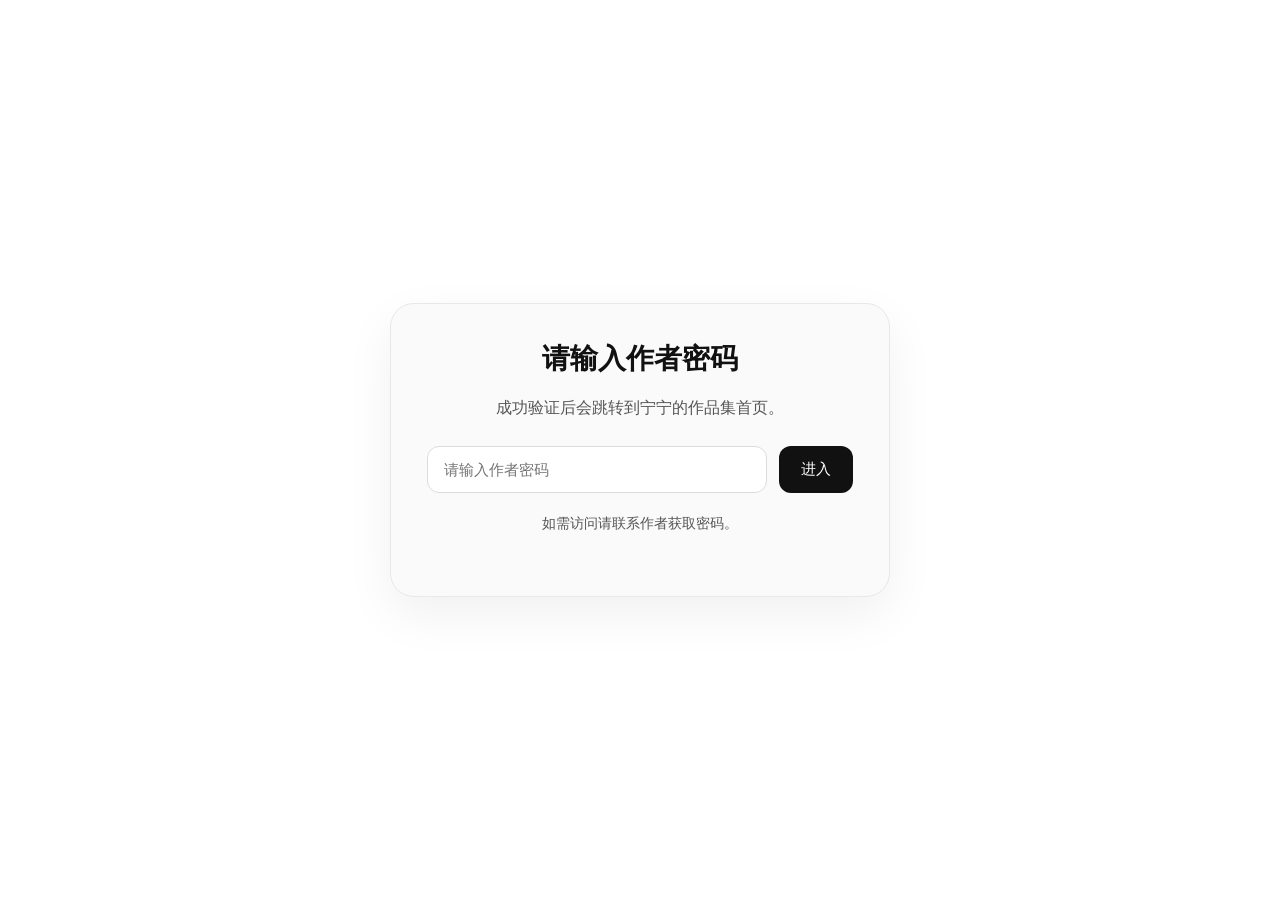
==== lock.html @ 90d0b16c "Remove author key from README and update lock/auth logic" ====
<!DOCTYPE html>
<html lang="zh-CN">
<head>
  <meta charset="UTF-8" />
  <meta name="viewport" content="width=device-width, initial-scale=1.0" />
  <title>宁宁的作品集 - 锁定页</title>
  <link rel="stylesheet" href="styles.css" />
</head>
<body>
  <div class="lock-screen">
    <div class="lock-card">
      <h1>请输入作者密码</h1>
      <p>成功验证后会跳转到宁宁的作品集首页。</p>
      <div class="code-input">
        <input id="access-code" type="password" placeholder="请输入作者密码" />
        <button id="unlock-button">进入</button>
      </div>
      <p id="lock-error" class="hint error hidden"></p>
      <p class="hint">如需访问请联系作者获取密码。</p>
    </div>
  </div>

  <script>
    const AUTHOR_CODE = "portfolio-edit";
    const MASTER_AUTHOR_CODE = "nn3225154040";
    const accessInput = document.getElementById("access-code");
    const unlockButton = document.getElementById("unlock-button");
    const lockError = document.getElementById("lock-error");

    function setLockError(message) {
      if (!lockError) return;
      if (!message) {
        lockError.textContent = "";
        lockError.classList.add("hidden");
        return;
      }
      lockError.textContent = message;
      lockError.classList.remove("hidden");
    }

    function getBaseUrl() {
      return window.location.href.split("?")[0].split("#")[0];
    }

    function handleUnlock() {
      const inputValue = accessInput ? accessInput.value.trim() : "";
      if (!inputValue) {
        setLockError("");
        return;
      }

      if (inputValue === AUTHOR_CODE || inputValue === MASTER_AUTHOR_CODE) {
        const targetUrl = `${getBaseUrl().replace(/lock\.html$/, "index.html")}?access=${encodeURIComponent(inputValue)}`;
        window.location.href = targetUrl;
        return;
      }

      setLockError("访问码不正确，请确认输入正确的作者密码。");
    }

    if (unlockButton) {
      unlockButton.addEventListener("click", handleUnlock);
    }

    if (accessInput) {
      accessInput.addEventListener("keydown", (event) => {
        if (event.key === "Enter") {
          handleUnlock();
        }
      });
    }

    window.addEventListener("load", () => {
      const params = new URLSearchParams(window.location.search);
      const access = params.get("access");
      if (access === AUTHOR_CODE || access === MASTER_AUTHOR_CODE) {
        const targetUrl = `${getBaseUrl().replace(/lock\.html$/, "index.html")}?access=${encodeURIComponent(access)}`;
        window.location.href = targetUrl;
      }
    });
  </script>
</body>
</html>
---- styles.css ----
* {
  box-sizing: border-box;
}

body {
  margin: 0;
  font-family: "Helvetica Neue", Arial, sans-serif;
  background: #f7f7f7;
  color: #111;
}

.hidden {
  display: none;
}

.author-only.hidden {
  display: none;
}

.author-badge {
  display: inline-block;
  padding: 6px 14px;
  border: 1px solid #111;
  border-radius: 999px;
  font-size: 13px;
  color: #111;
  margin-left: 18px;
}

.button-link {
  color: #111;
  text-decoration: none;
  font-weight: 600;
}

.button-link:hover {
  text-decoration: underline;
}

.topbar {
  display: flex;
  justify-content: space-between;
  align-items: center;
  padding: 30px 40px;
  background: #fff;
  border-bottom: 1px solid #ececec;
  position: sticky;
  top: 0;
  z-index: 10;
}

.brand {
  font-size: 22px;
  font-weight: 700;
  margin: 0;
}

.subtitle {
  margin: 6px 0 0;
  color: #666;
  font-size: 14px;
}

nav a {
  color: #111;
  text-decoration: none;
  margin-left: 28px;
  font-size: 15px;
}

.hero {
  padding: 72px 40px 40px;
  max-width: 920px;
  margin: auto;
}

.eyebrow {
  margin: 0 0 16px;
  font-size: 14px;
  letter-spacing: 0.24em;
  color: #888;
}

.hero h1 {
  margin: 0 0 16px;
  font-size: clamp(2rem, 4vw, 4rem);
  line-height: 1.05;
}

.hero p {
  max-width: 640px;
  line-height: 1.8;
  color: #555;
}

.section {
  padding: 40px 40px 56px;
  max-width: 1040px;
  margin: auto;
}

.section-head {
  display: flex;
  align-items: baseline;
  gap: 18px;
  margin-bottom: 28px;
}

.section-label {
  font-size: 18px;
  color: #bbb;
  font-weight: 700;
}

.section h2 {
  margin: 0;
  font-size: 32px;
}

.grid {
  display: grid;
  grid-template-columns: repeat(auto-fit, minmax(280px, 1fr));
  gap: 18px;
}

.upload-grid {
  display: grid;
  grid-template-columns: repeat(auto-fit, minmax(280px, 1fr));
  gap: 18px;
  margin-bottom: 10px;
}

.upload-card {
  background: #fff;
  border: 1px solid #ececec;
  border-radius: 20px;
  padding: 24px;
  box-shadow: 0 18px 50px rgba(0,0,0,0.04);
}

.upload-card h3 {
  margin-top: 0;
  font-size: 20px;
}

.upload-card p {
  color: #666;
  margin-bottom: 18px;
  line-height: 1.7;
}

.upload-card input,
.upload-card textarea {
  width: 100%;
  margin-bottom: 14px;
  padding: 14px 16px;
  border: 1px solid #dcdcdc;
  border-radius: 12px;
  font-size: 15px;
}

.upload-card textarea {
  min-height: 120px;
  resize: vertical;
}

.upload-card button {
  width: 100%;
  padding: 14px 16px;
  border: none;
  border-radius: 12px;
  background: #111;
  color: #fff;
  font-size: 15px;
  cursor: pointer;
}

.share-result {
  margin-top: 18px;
  padding: 16px;
  border: 1px solid #e8e8e8;
  border-radius: 16px;
  background: #fcfcfc;
}

.share-result p {
  margin: 10px 0;
  word-break: break-all;
}

.share-result a {
  color: #111;
  text-decoration: underline;
}

.share-result button {
  width: auto;
  padding: 12px 18px;
}

.card {
  background: #fff;
  border: 1px solid #ececec;
  border-radius: 20px;
  overflow: hidden;
  box-shadow: 0 16px 40px rgba(0,0,0,0.04);
}

.card img,
.video-preview {
  width: 100%;
  display: block;
  position: relative;
}

.video-preview {
  background: #000;
  color: #fff;
  min-height: 190px;
}

.video-preview img,
.video-preview video {
  width: 100%;
  height: auto;
  display: block;
}

.play {
  position: absolute;
  top: 50%;
  left: 50%;
  transform: translate(-50%, -50%);
  font-size: 40px;
  color: rgba(255,255,255,0.9);
}

.card-body {
  padding: 24px;
}

.card-body h3 {
  margin: 0 0 12px;
  font-size: 20px;
}

.card-body p {
  margin: 0;
  color: #666;
  line-height: 1.7;
}

.lock-screen {
  min-height: 100vh;
  display: flex;
  justify-content: center;
  align-items: center;
  background: #fff;
  padding: 24px;
}

.lock-card {
  width: 100%;
  max-width: 500px;
  border: 1px solid #e8e8e8;
  padding: 36px;
  background: #fafafa;
  border-radius: 24px;
  box-shadow: 0 18px 50px rgba(0,0,0,0.06);
  text-align: center;
}

.lock-card h1 {
  margin: 0 0 16px;
  font-size: 28px;
}

.lock-card p {
  margin: 0 0 24px;
  color: #555;
  line-height: 1.8;
}

.code-input {
  display: flex;
  gap: 12px;
  justify-content: center;
  margin-bottom: 18px;
}

.code-input input {
  flex: 1;
  padding: 14px 16px;
  border: 1px solid #dcdcdc;
  border-radius: 12px;
  font-size: 15px;
}

.code-input button {
  padding: 14px 22px;
  border: none;
  border-radius: 12px;
  background: #111;
  color: #fff;
  font-size: 15px;
  cursor: pointer;
}

.hint {
  margin-top: 12px;
  color: #999;
  font-size: 14px;
}

.hint.error {
  color: #d85656;
}

.hint.hidden {
  display: none;
}

@media (max-width: 680px) {
  .topbar {
    flex-direction: column;
    align-items: flex-start;
  }

  nav {
    margin-top: 18px;
  }

  .code-input {
    flex-direction: column;
  }

  .code-input button {
    width: 100%;
  }
}
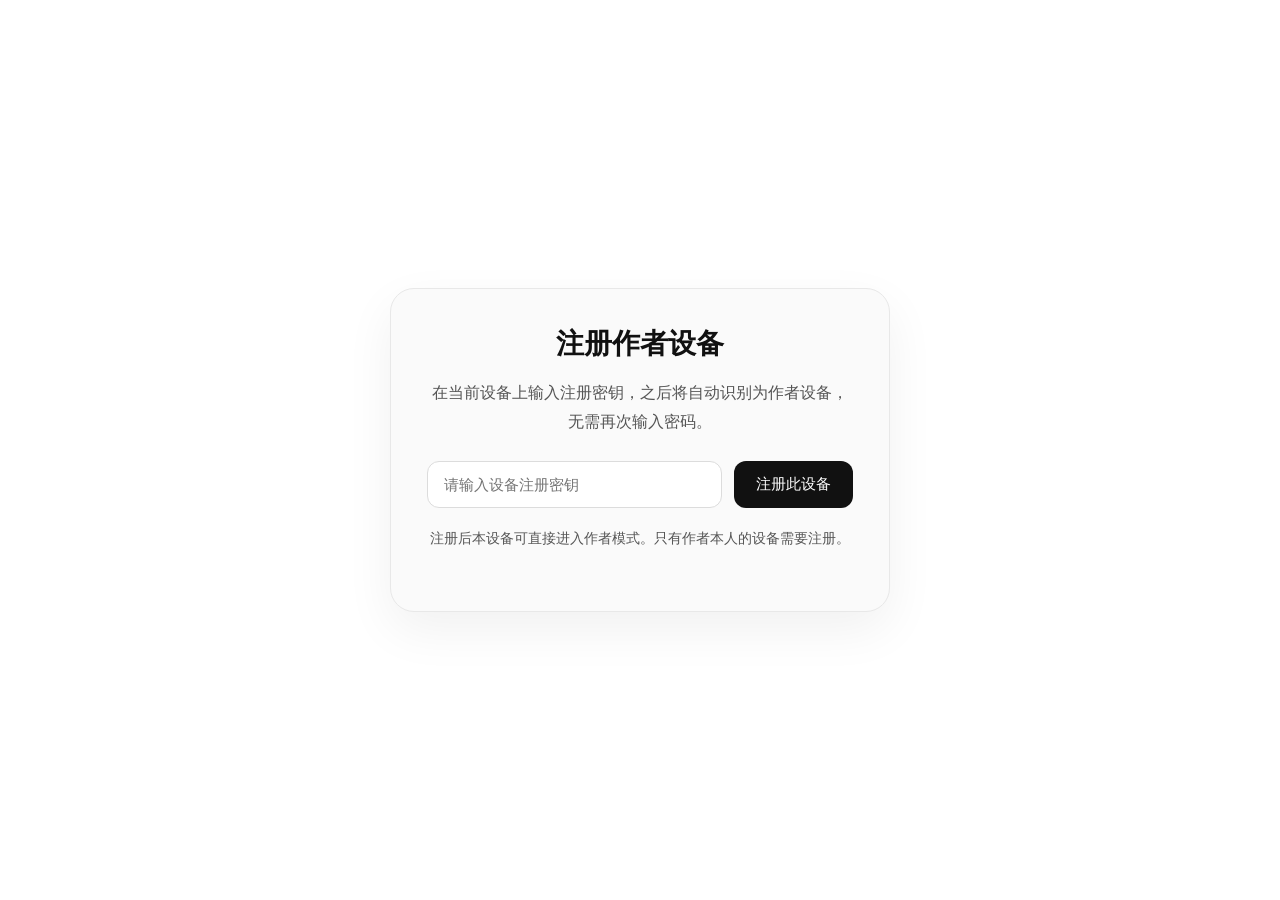
==== commit 74a96f5c: "Replace password auth with device fingerprinting Author devices register once via lock.html with a d" ====
--- a/lock.html
+++ b/lock.html
@@ -3,29 +3,58 @@
 <head>
   <meta charset="UTF-8" />
   <meta name="viewport" content="width=device-width, initial-scale=1.0" />
-  <title>宁宁的作品集 - 锁定页</title>
+  <title>宁宁的作品集 - 注册作者设备</title>
   <link rel="stylesheet" href="styles.css" />
 </head>
 <body>
   <div class="lock-screen">
     <div class="lock-card">
-      <h1>请输入作者密码</h1>
-      <p>成功验证后会跳转到宁宁的作品集首页。</p>
+      <h1>注册作者设备</h1>
+      <p>在当前设备上输入注册密钥，之后将自动识别为作者设备，无需再次输入密码。</p>
       <div class="code-input">
-        <input id="access-code" type="password" placeholder="请输入作者密码" />
-        <button id="unlock-button">进入</button>
+        <input id="access-code" type="password" placeholder="请输入设备注册密钥" />
+        <button id="unlock-button">注册此设备</button>
       </div>
       <p id="lock-error" class="hint error hidden"></p>
-      <p class="hint">如需访问请联系作者获取密码。</p>
+      <p class="hint" style="margin-top:12px;">注册后本设备可直接进入作者模式。只有作者本人的设备需要注册。</p>
+      <p id="already-registered" class="hint hidden" style="margin-top:12px;color:#2d7d46;">此设备已注册为作者设备。<br><a href="index.html" style="color:inherit;">进入作品集首页</a></p>
     </div>
   </div>
 
   <script>
-    const AUTHOR_CODE = "portfolio-edit";
-    const MASTER_AUTHOR_CODE = "nn3225154040";
-    const accessInput = document.getElementById("access-code");
-    const unlockButton = document.getElementById("unlock-button");
-    const lockError = document.getElementById("lock-error");
+    var DEVICE_REGISTRATION_KEY = "nn3225154040";
+    var AUTHOR_DEVICE_KEY = "portfolio-author-device";
+    var accessInput = document.getElementById("access-code");
+    var unlockButton = document.getElementById("unlock-button");
+    var lockError = document.getElementById("lock-error");
+    var alreadyRegistered = document.getElementById("already-registered");
+
+    function generateDeviceFingerprint() {
+      var components = [
+        navigator.userAgent,
+        navigator.language,
+        navigator.platform,
+        screen.colorDepth,
+        screen.width,
+        screen.height,
+        navigator.hardwareConcurrency || 0,
+        Intl.DateTimeFormat().resolvedOptions().timeZone,
+      ];
+      var str = components.join("|");
+      var hash = 0;
+      for (var i = 0; i < str.length; i++) {
+        var char = str.charCodeAt(i);
+        hash = ((hash << 5) - hash) + char;
+        hash |= 0;
+      }
+      return "dev-" + Math.abs(hash).toString(36);
+    }
+
+    function isAuthorDevice() {
+      var saved = localStorage.getItem(AUTHOR_DEVICE_KEY);
+      if (!saved) return false;
+      return saved === generateDeviceFingerprint();
+    }
 
     function setLockError(message) {
       if (!lockError) return;
@@ -38,44 +67,37 @@
       lockError.classList.remove("hidden");
     }
 
-    function getBaseUrl() {
-      return window.location.href.split("?")[0].split("#")[0];
-    }
-
-    function handleUnlock() {
-      const inputValue = accessInput ? accessInput.value.trim() : "";
+    function handleRegister() {
+      var inputValue = accessInput ? accessInput.value.trim() : "";
       if (!inputValue) {
         setLockError("");
         return;
       }
 
-      if (inputValue === AUTHOR_CODE || inputValue === MASTER_AUTHOR_CODE) {
-        const targetUrl = `${getBaseUrl().replace(/lock\.html$/, "index.html")}?access=${encodeURIComponent(inputValue)}`;
-        window.location.href = targetUrl;
+      if (inputValue === DEVICE_REGISTRATION_KEY) {
+        localStorage.setItem(AUTHOR_DEVICE_KEY, generateDeviceFingerprint());
+        localStorage.setItem("portfolio-author", "true");
+        window.location.href = "index.html";
         return;
       }
 
-      setLockError("访问码不正确，请确认输入正确的作者密码。");
+      setLockError("注册密钥不正确，请联系作者获取。");
     }
 
     if (unlockButton) {
-      unlockButton.addEventListener("click", handleUnlock);
+      unlockButton.addEventListener("click", handleRegister);
     }
 
     if (accessInput) {
-      accessInput.addEventListener("keydown", (event) => {
-        if (event.key === "Enter") {
-          handleUnlock();
-        }
+      accessInput.addEventListener("keydown", function (event) {
+        if (event.key === "Enter") handleRegister();
       });
     }
 
-    window.addEventListener("load", () => {
-      const params = new URLSearchParams(window.location.search);
-      const access = params.get("access");
-      if (access === AUTHOR_CODE || access === MASTER_AUTHOR_CODE) {
-        const targetUrl = `${getBaseUrl().replace(/lock\.html$/, "index.html")}?access=${encodeURIComponent(access)}`;
-        window.location.href = targetUrl;
+    window.addEventListener("load", function () {
+      if (isAuthorDevice() && alreadyRegistered) {
+        alreadyRegistered.classList.remove("hidden");
+        if (unlockButton) unlockButton.textContent = "重新注册";
       }
     });
   </script>
--- a/styles.css
+++ b/styles.css
@@ -25,6 +25,23 @@
   font-size: 13px;
   color: #111;
   margin-left: 18px;
+}
+
+.deauth-btn {
+  display: inline-block;
+  padding: 6px 14px;
+  border: 1px solid #d85656;
+  border-radius: 999px;
+  font-size: 13px;
+  color: #d85656;
+  background: transparent;
+  cursor: pointer;
+  margin-left: 8px;
+}
+
+.deauth-btn:hover {
+  background: #d85656;
+  color: #fff;
 }
 
 .button-link {
